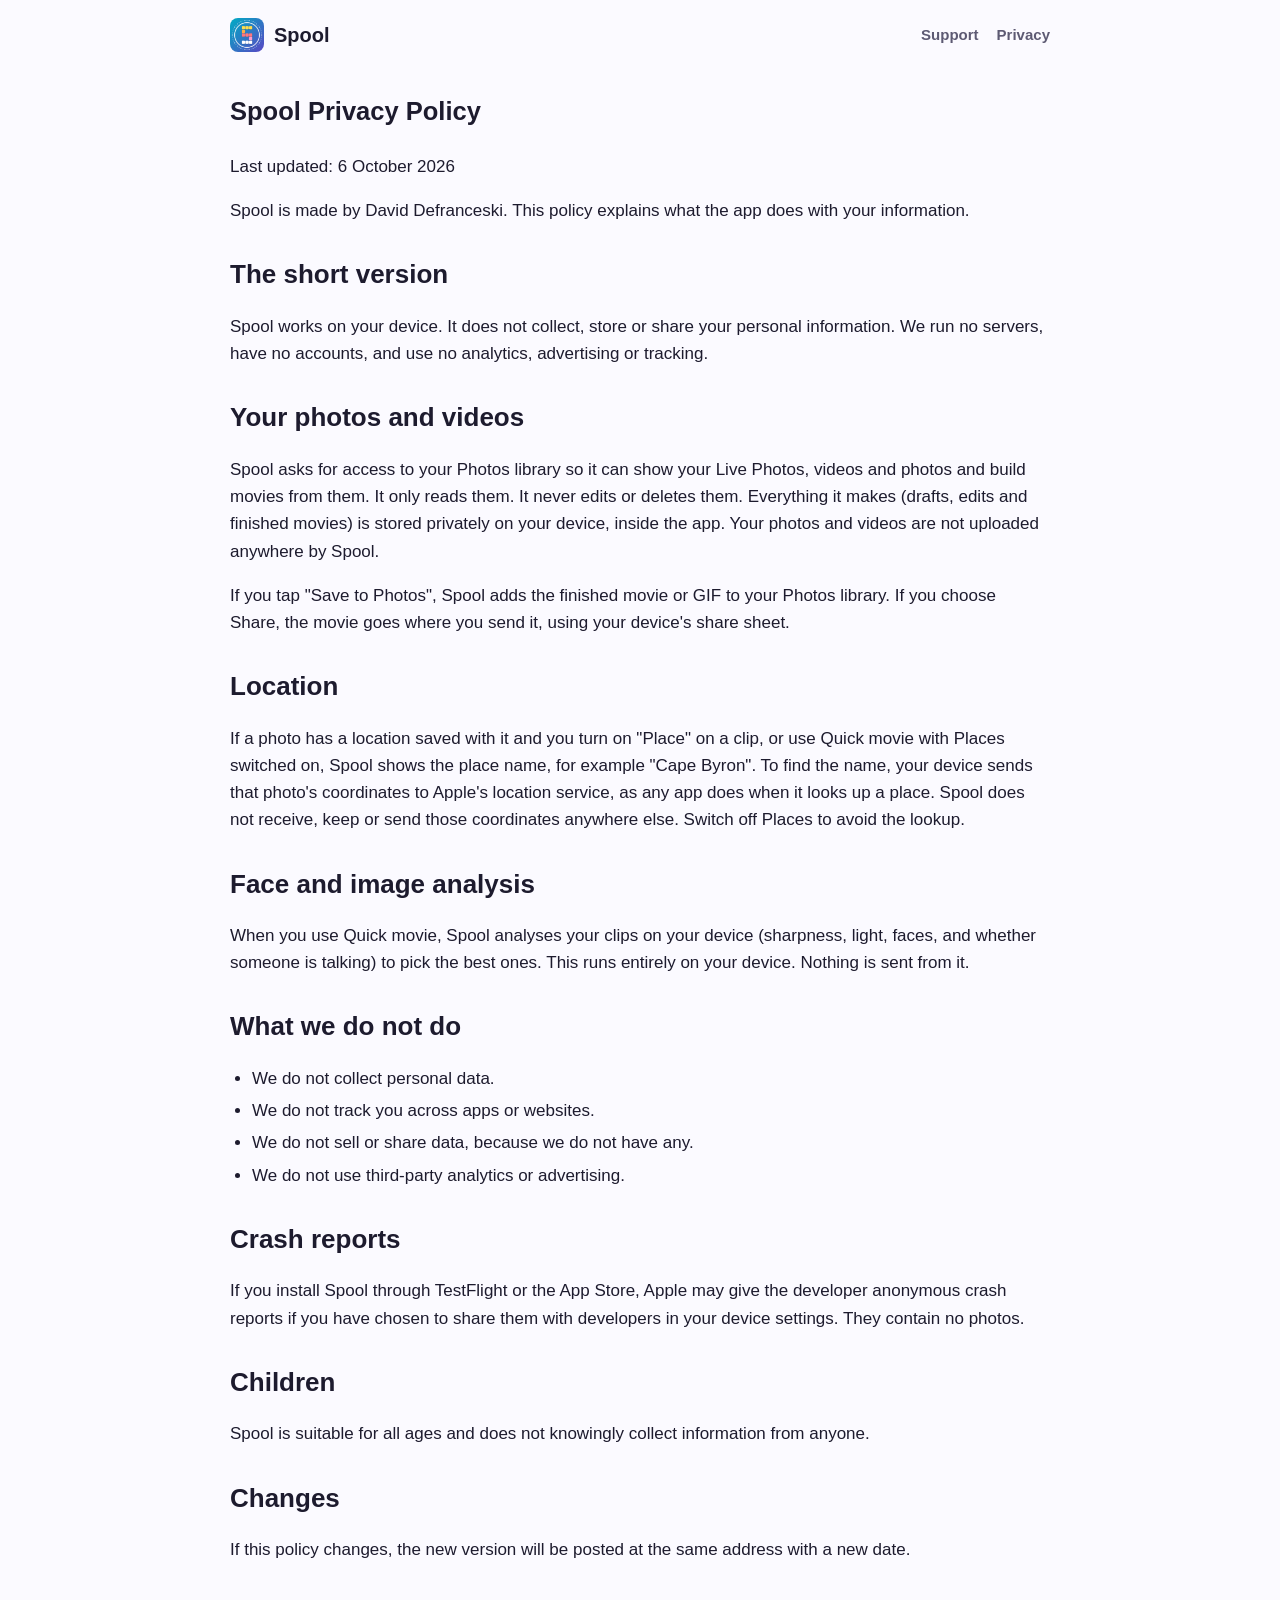
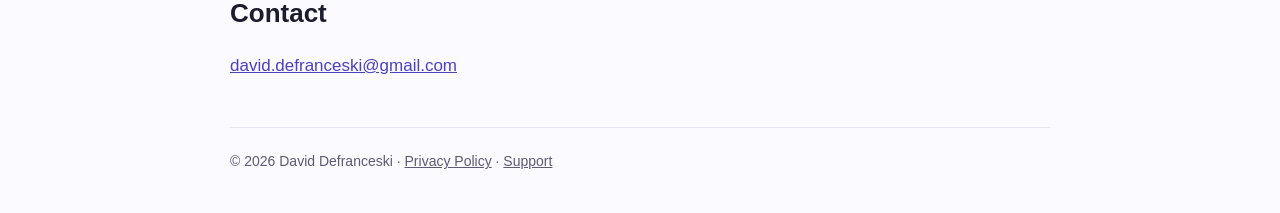
==== privacy.html @ c8521e61 "Spool website: home, support and privacy pages Co-Authored-By: Claude Sonnet 5.5 <noreply@anthropic." ====
<!doctype html><html lang="en"><head><meta charset="utf-8"><meta name="viewport" content="width=device-width,initial-scale=1"><link rel="icon" href="img/icon.png"><link rel="stylesheet" href="style.css"><title>Spool Privacy Policy</title></head><body><div class="wrap"><article><nav><a class="brand" href="./"><img src="img/icon.png" alt="">Spool</a><a class="l" href="support.html">Support</a><a class="l" href="privacy.html">Privacy</a></nav><h1>Spool Privacy Policy</h1>
<p>Last updated: 6 October 2026</p>
<p>Spool is made by David Defranceski. This policy explains what the app does with your information.</p>
<h2>The short version</h2>
<p>Spool works on your device. It does not collect, store or share your personal information. We run no servers, have no accounts, and use no analytics, advertising or tracking.</p>
<h2>Your photos and videos</h2>
<p>Spool asks for access to your Photos library so it can show your Live Photos, videos and photos and build movies from them. It only reads them. It never edits or deletes them. Everything it makes (drafts, edits and finished movies) is stored privately on your device, inside the app. Your photos and videos are not uploaded anywhere by Spool.</p>
<p>If you tap &quot;Save to Photos&quot;, Spool adds the finished movie or GIF to your Photos library. If you choose Share, the movie goes where you send it, using your device&#x27;s share sheet.</p>
<h2>Location</h2>
<p>If a photo has a location saved with it and you turn on &quot;Place&quot; on a clip, or use Quick movie with Places switched on, Spool shows the place name, for example &quot;Cape Byron&quot;. To find the name, your device sends that photo&#x27;s coordinates to Apple&#x27;s location service, as any app does when it looks up a place. Spool does not receive, keep or send those coordinates anywhere else. Switch off Places to avoid the lookup.</p>
<h2>Face and image analysis</h2>
<p>When you use Quick movie, Spool analyses your clips on your device (sharpness, light, faces, and whether someone is talking) to pick the best ones. This runs entirely on your device. Nothing is sent from it.</p>
<h2>What we do not do</h2>
<ul>
<li>We do not collect personal data.</li>
<li>We do not track you across apps or websites.</li>
<li>We do not sell or share data, because we do not have any.</li>
<li>We do not use third-party analytics or advertising.</li>
</ul>
<h2>Crash reports</h2>
<p>If you install Spool through TestFlight or the App Store, Apple may give the developer anonymous crash reports if you have chosen to share them with developers in your device settings. They contain no photos.</p>
<h2>Children</h2>
<p>Spool is suitable for all ages and does not knowingly collect information from anyone.</p>
<h2>Changes</h2>
<p>If this policy changes, the new version will be posted at the same address with a new date.</p>
<h2>Contact</h2>
<p><a href="mailto:david.defranceski@gmail.com">david.defranceski@gmail.com</a></p><footer>© 2026 David Defranceski · <a href="privacy.html">Privacy Policy</a> · <a href="support.html">Support</a></footer></article></div></body></html>
---- style.css ----
:root{--ink:#1d1b2e;--mute:#5d5a73;--bg:#fbfaff;--card:#ffffff;--line:#e7e4f3;--indigo:#4b3fc4;--violet:#7a45d6;--coral:#ff5f7e;--orange:#ff9a4d;--teal:#1fa3c8}
@media (prefers-color-scheme:dark){:root{--ink:#f2f0ff;--mute:#a9a5c4;--bg:#14121f;--card:#1e1b2f;--line:#2e2a47}}
*{box-sizing:border-box}html{-webkit-text-size-adjust:100%}
body{margin:0;background:var(--bg);color:var(--ink);font:17px/1.6 -apple-system,BlinkMacSystemFont,"SF Pro Text","Segoe UI",Roboto,Helvetica,Arial,sans-serif}
a{color:var(--indigo)}@media (prefers-color-scheme:dark){a{color:#a99cff}}
.wrap{max-width:860px;margin:0 auto;padding:0 20px}
nav{display:flex;gap:18px;align-items:center;padding:18px 0}
nav .brand{display:flex;align-items:center;gap:10px;font-weight:800;font-size:20px;color:var(--ink);text-decoration:none;margin-right:auto}
nav .brand img{width:34px;height:34px;border-radius:8px}
nav a.l{color:var(--mute);text-decoration:none;font-weight:600;font-size:15px}
.hero{background:linear-gradient(135deg,var(--indigo),var(--violet) 55%,var(--coral));color:#fff;border-radius:28px;padding:44px 28px;margin:6px 0 34px;text-align:center}
.hero h1{margin:0 0 10px;font-size:clamp(30px,6vw,46px);line-height:1.1}
.hero p{margin:0 auto;max-width:560px;font-size:19px;opacity:.95}
.pill{display:inline-block;margin-top:22px;background:#fff;color:var(--indigo);font-weight:700;padding:11px 22px;border-radius:999px;text-decoration:none}
h2{font-size:26px;margin:38px 0 10px}h3{font-size:19px;margin:22px 0 6px}
.grid{display:grid;grid-template-columns:repeat(auto-fit,minmax(230px,1fr));gap:14px}
.card{background:var(--card);border:1px solid var(--line);border-radius:18px;padding:18px}
.card h3{margin-top:0}.card p{margin:0;color:var(--mute);font-size:16px}
.shots{display:flex;gap:14px;overflow-x:auto;padding:6px 2px 18px;scroll-snap-type:x mandatory}
.shots img{height:440px;width:auto;border-radius:18px;border:1px solid var(--line);scroll-snap-align:start;flex:none}
.note{color:var(--mute);font-size:15px}
footer{border-top:1px solid var(--line);margin-top:48px;padding:22px 0 40px;color:var(--mute);font-size:14px}
footer a{color:var(--mute)}
article h2{margin-top:30px}article ul{padding-left:22px}article li{margin:5px 0}
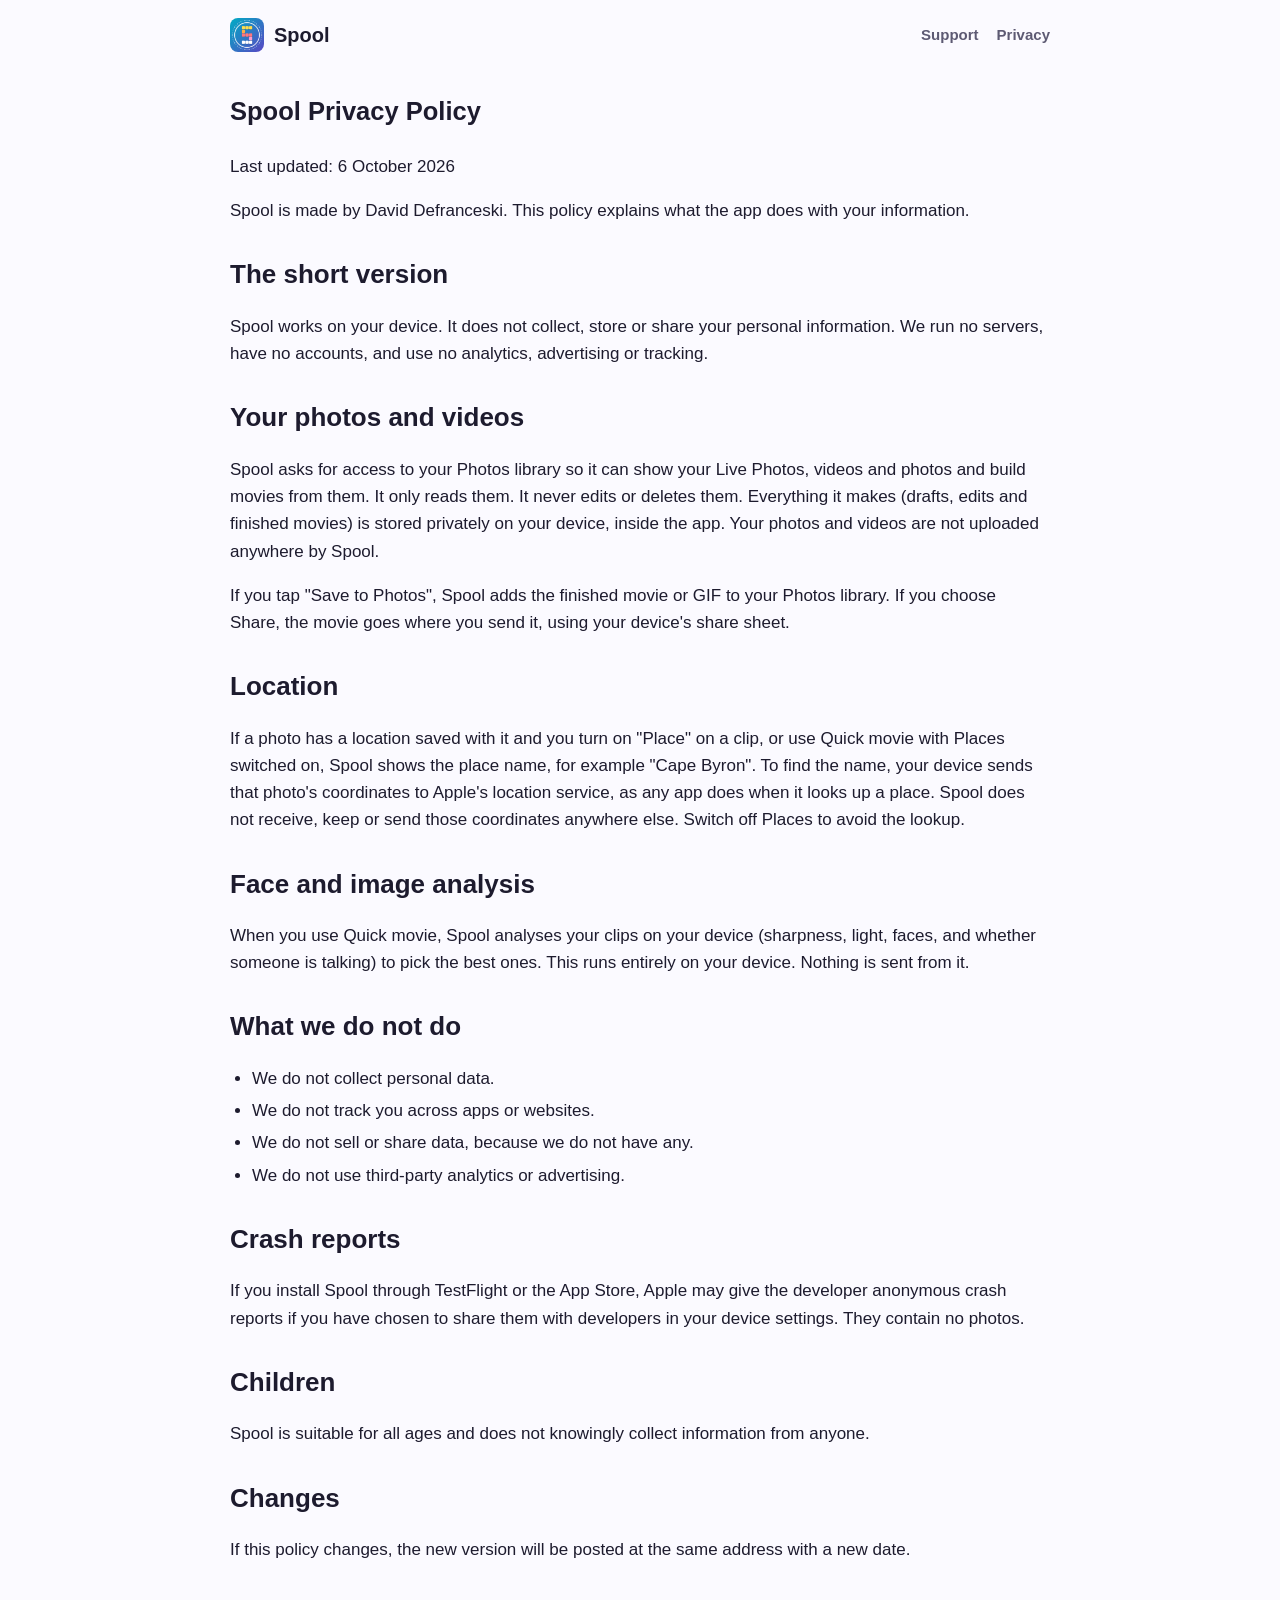
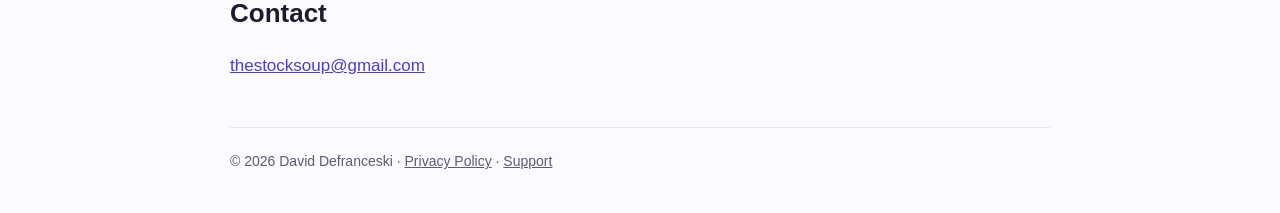
==== commit 3f14d7ef: "Contact email is thestocksoup@gmail.com on the support and privacy pages Co-Authored-By: Claude Sonn" ====
--- a/privacy.html
+++ b/privacy.html
@@ -24,4 +24,4 @@
 <h2>Changes</h2>
 <p>If this policy changes, the new version will be posted at the same address with a new date.</p>
 <h2>Contact</h2>
-<p><a href="mailto:david.defranceski@gmail.com">david.defranceski@gmail.com</a></p><footer>© 2026 David Defranceski · <a href="privacy.html">Privacy Policy</a> · <a href="support.html">Support</a></footer></article></div></body></html>+<p><a href="mailto:thestocksoup@gmail.com">thestocksoup@gmail.com</a></p><footer>© 2026 David Defranceski · <a href="privacy.html">Privacy Policy</a> · <a href="support.html">Support</a></footer></article></div></body></html>
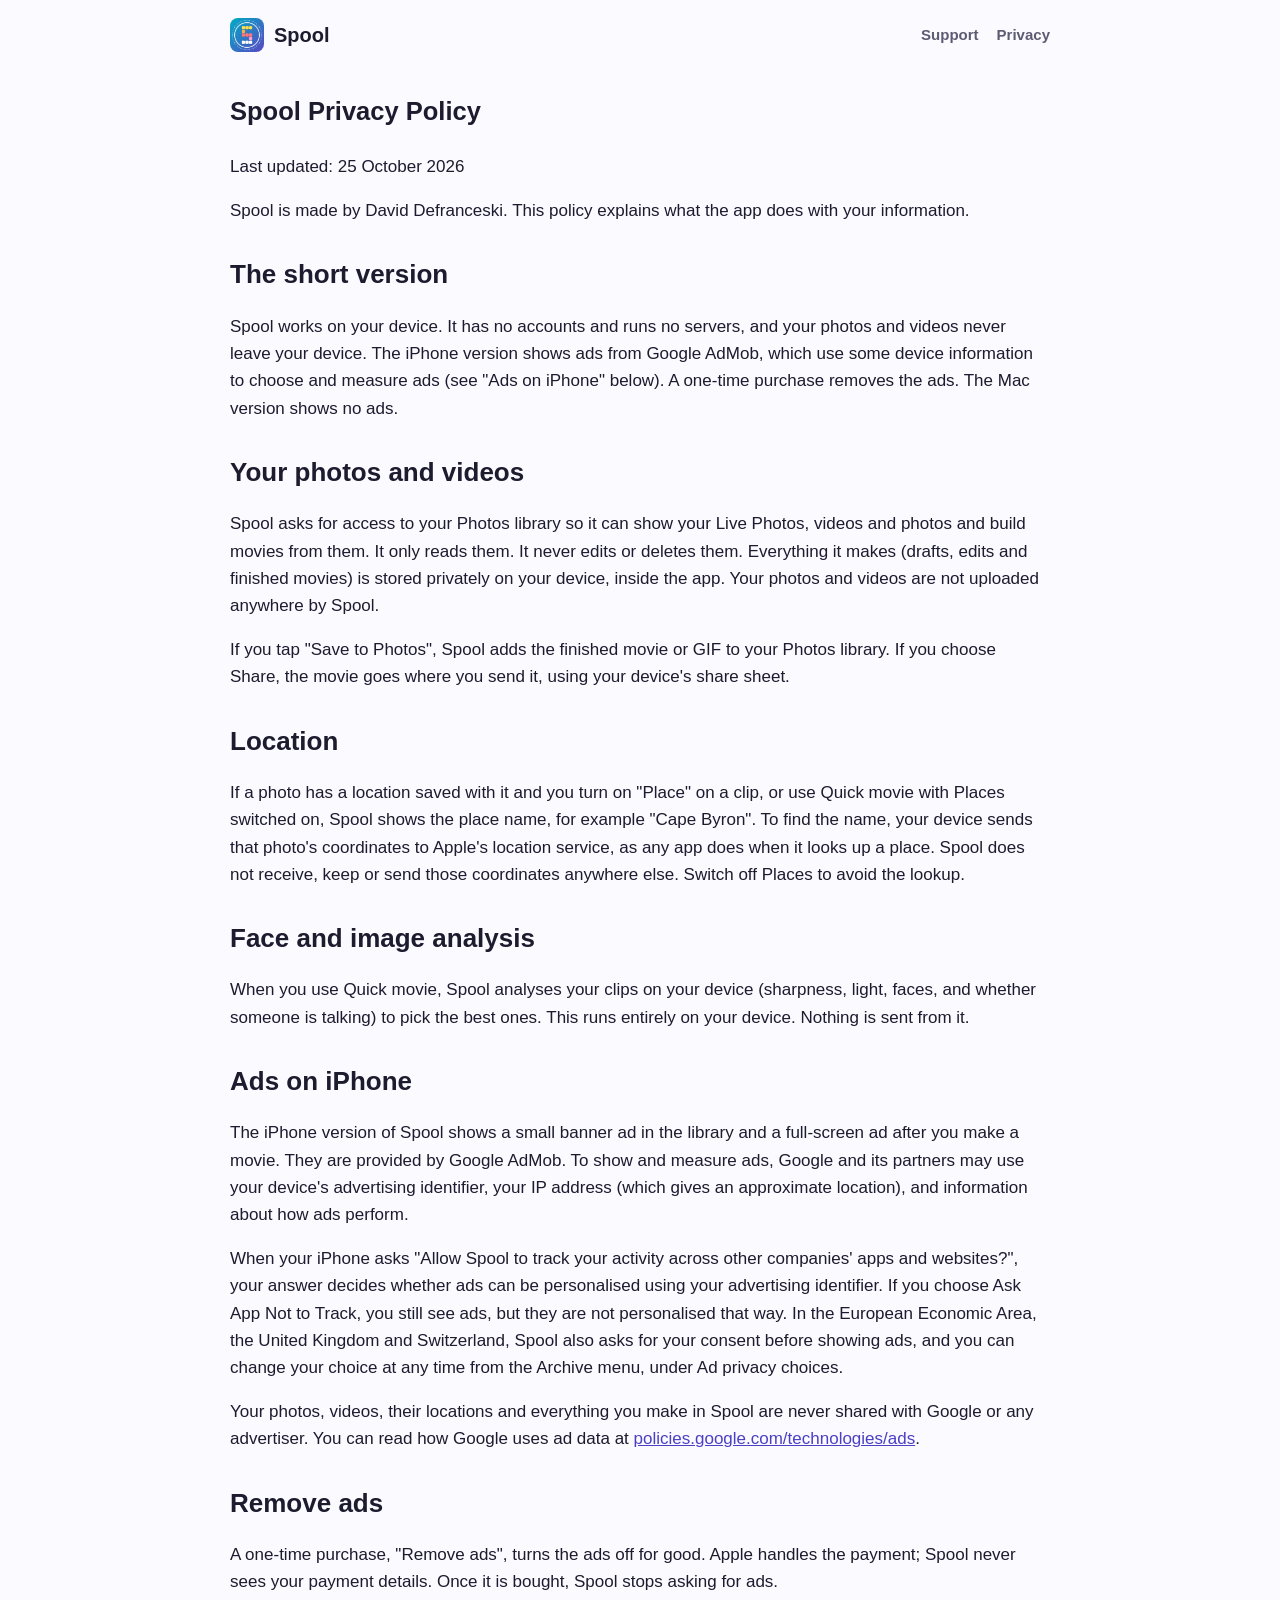
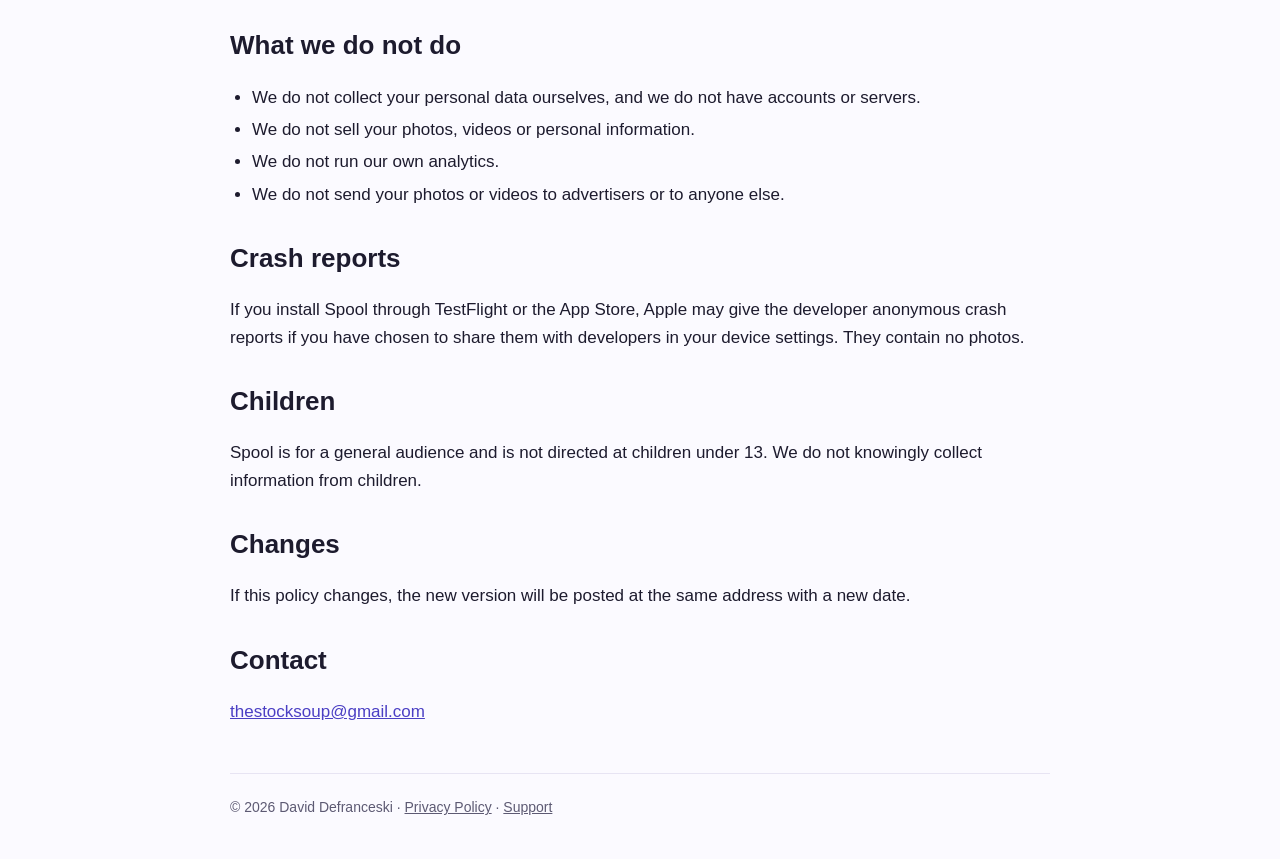
==== commit faa63996: "Privacy policy and home page: the iPhone app shows ads (Google AdMob) with a one-time purchase to re" ====
--- a/privacy.html
+++ b/privacy.html
@@ -1,8 +1,8 @@
 <!doctype html><html lang="en"><head><meta charset="utf-8"><meta name="viewport" content="width=device-width,initial-scale=1"><link rel="icon" href="img/icon.png"><link rel="stylesheet" href="style.css"><title>Spool Privacy Policy</title></head><body><div class="wrap"><article><nav><a class="brand" href="./"><img src="img/icon.png" alt="">Spool</a><a class="l" href="support.html">Support</a><a class="l" href="privacy.html">Privacy</a></nav><h1>Spool Privacy Policy</h1>
-<p>Last updated: 6 October 2026</p>
+<p>Last updated: 25 October 2026</p>
 <p>Spool is made by David Defranceski. This policy explains what the app does with your information.</p>
 <h2>The short version</h2>
-<p>Spool works on your device. It does not collect, store or share your personal information. We run no servers, have no accounts, and use no analytics, advertising or tracking.</p>
+<p>Spool works on your device. It has no accounts and runs no servers, and your photos and videos never leave your device. The iPhone version shows ads from Google AdMob, which use some device information to choose and measure ads (see &quot;Ads on iPhone&quot; below). A one-time purchase removes the ads. The Mac version shows no ads.</p>
 <h2>Your photos and videos</h2>
 <p>Spool asks for access to your Photos library so it can show your Live Photos, videos and photos and build movies from them. It only reads them. It never edits or deletes them. Everything it makes (drafts, edits and finished movies) is stored privately on your device, inside the app. Your photos and videos are not uploaded anywhere by Spool.</p>
 <p>If you tap &quot;Save to Photos&quot;, Spool adds the finished movie or GIF to your Photos library. If you choose Share, the movie goes where you send it, using your device&#x27;s share sheet.</p>
@@ -10,17 +10,23 @@
 <p>If a photo has a location saved with it and you turn on &quot;Place&quot; on a clip, or use Quick movie with Places switched on, Spool shows the place name, for example &quot;Cape Byron&quot;. To find the name, your device sends that photo&#x27;s coordinates to Apple&#x27;s location service, as any app does when it looks up a place. Spool does not receive, keep or send those coordinates anywhere else. Switch off Places to avoid the lookup.</p>
 <h2>Face and image analysis</h2>
 <p>When you use Quick movie, Spool analyses your clips on your device (sharpness, light, faces, and whether someone is talking) to pick the best ones. This runs entirely on your device. Nothing is sent from it.</p>
+<h2>Ads on iPhone</h2>
+<p>The iPhone version of Spool shows a small banner ad in the library and a full-screen ad after you make a movie. They are provided by Google AdMob. To show and measure ads, Google and its partners may use your device&#x27;s advertising identifier, your IP address (which gives an approximate location), and information about how ads perform.</p>
+<p>When your iPhone asks &quot;Allow Spool to track your activity across other companies&#x27; apps and websites?&quot;, your answer decides whether ads can be personalised using your advertising identifier. If you choose Ask App Not to Track, you still see ads, but they are not personalised that way. In the European Economic Area, the United Kingdom and Switzerland, Spool also asks for your consent before showing ads, and you can change your choice at any time from the Archive menu, under Ad privacy choices.</p>
+<p>Your photos, videos, their locations and everything you make in Spool are never shared with Google or any advertiser. You can read how Google uses ad data at <a href="https://policies.google.com/technologies/ads">policies.google.com/technologies/ads</a>.</p>
+<h2>Remove ads</h2>
+<p>A one-time purchase, &quot;Remove ads&quot;, turns the ads off for good. Apple handles the payment; Spool never sees your payment details. Once it is bought, Spool stops asking for ads.</p>
 <h2>What we do not do</h2>
 <ul>
-<li>We do not collect personal data.</li>
-<li>We do not track you across apps or websites.</li>
-<li>We do not sell or share data, because we do not have any.</li>
-<li>We do not use third-party analytics or advertising.</li>
+<li>We do not collect your personal data ourselves, and we do not have accounts or servers.</li>
+<li>We do not sell your photos, videos or personal information.</li>
+<li>We do not run our own analytics.</li>
+<li>We do not send your photos or videos to advertisers or to anyone else.</li>
 </ul>
 <h2>Crash reports</h2>
 <p>If you install Spool through TestFlight or the App Store, Apple may give the developer anonymous crash reports if you have chosen to share them with developers in your device settings. They contain no photos.</p>
 <h2>Children</h2>
-<p>Spool is suitable for all ages and does not knowingly collect information from anyone.</p>
+<p>Spool is for a general audience and is not directed at children under 13. We do not knowingly collect information from children.</p>
 <h2>Changes</h2>
 <p>If this policy changes, the new version will be posted at the same address with a new date.</p>
 <h2>Contact</h2>
